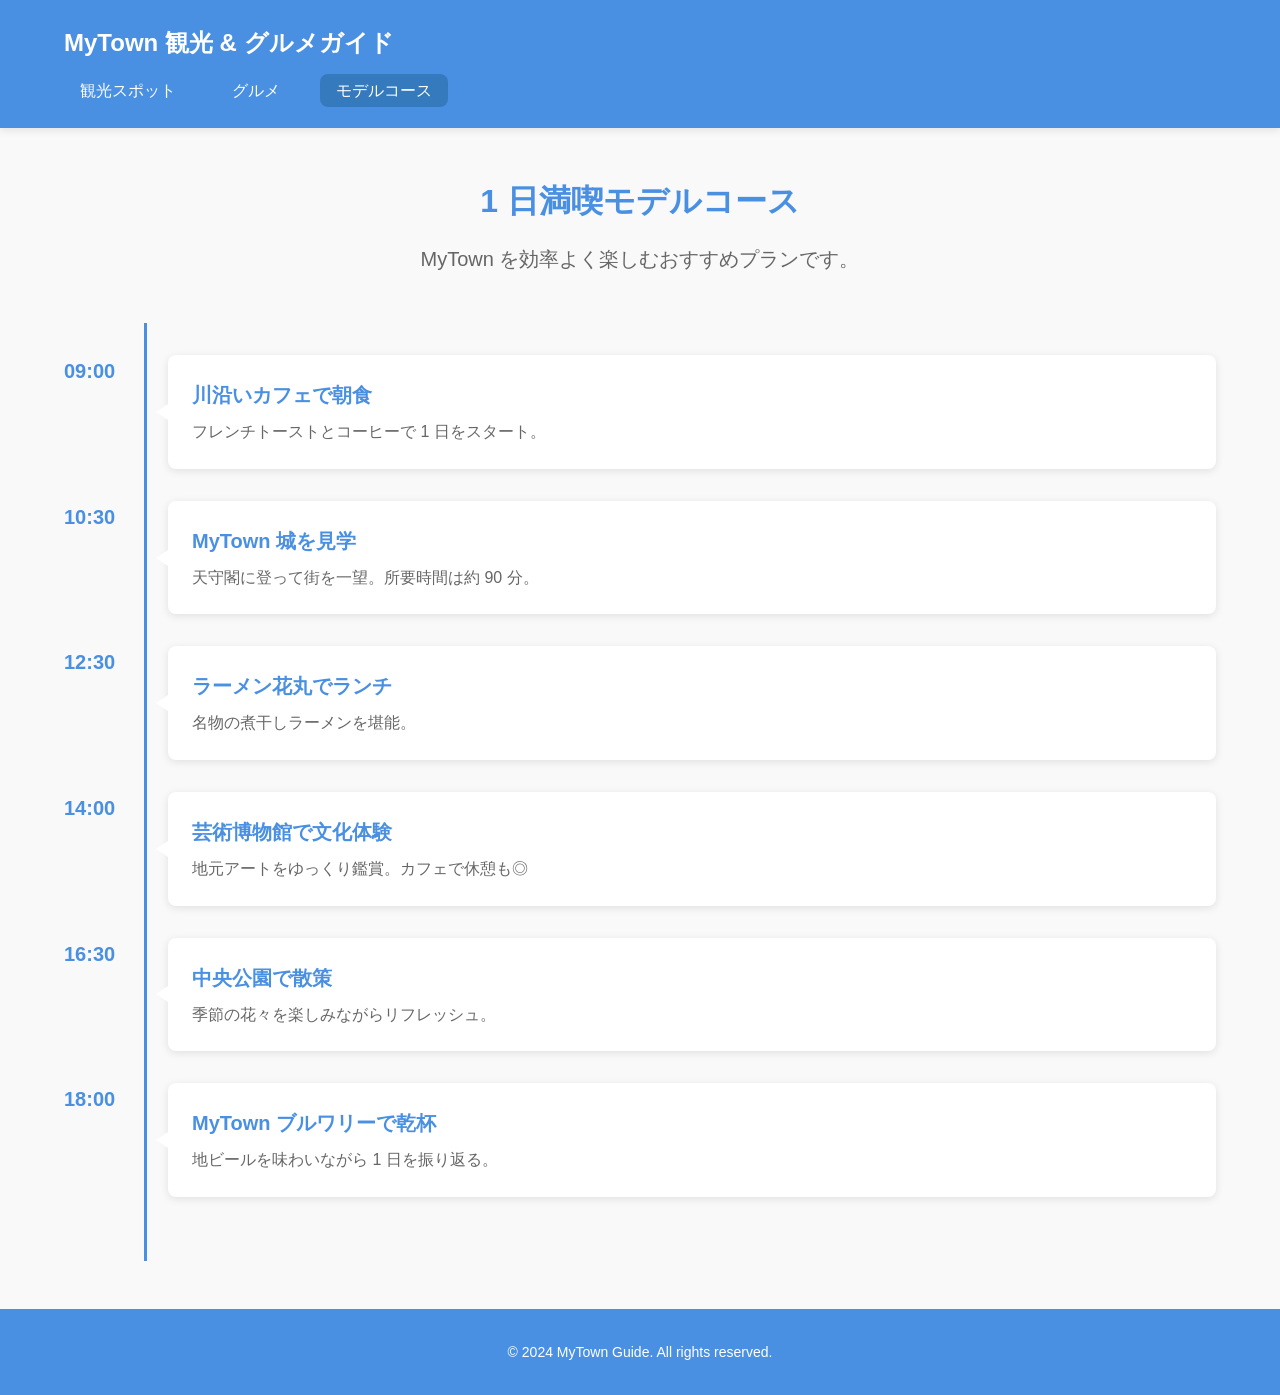
==== course.html @ 4f20059a "Initial commit: MyTown ガイドサイト作成" ====
<!DOCTYPE html>
<html lang="ja">
<head>
  <meta charset="UTF-8">
  <meta name="viewport" content="width=device-width, initial-scale=1.0">
  <title>モデルコース | MyTown ガイド</title>
  <link rel="stylesheet" href="style/style.css">
</head>
<body>
  <header class="site-header">
    <div class="container">
      <h1>MyTown 観光 & グルメガイド</h1>
      <nav>
        <ul>
          <li><a href="index.html">観光スポット</a></li>
          <li><a href="food.html">グルメ</a></li>
          <li><a href="course.html" class="active">モデルコース</a></li>
        </ul>
      </nav>
    </div>
  </header>

  <main class="container">
    <section class="hero">
      <h2>1 日満喫モデルコース</h2>
      <p>MyTown を効率よく楽しむおすすめプランです。</p>
    </section>

    <section class="timeline">
      <div class="timeline-item">
        <div class="timeline-time">09:00</div>
        <div class="timeline-content">
          <h3>川沿いカフェで朝食</h3>
          <p>フレンチトーストとコーヒーで 1 日をスタート。</p>
        </div>
      </div>

      <div class="timeline-item">
        <div class="timeline-time">10:30</div>
        <div class="timeline-content">
          <h3>MyTown 城を見学</h3>
          <p>天守閣に登って街を一望。所要時間は約 90 分。</p>
        </div>
      </div>

      <div class="timeline-item">
        <div class="timeline-time">12:30</div>
        <div class="timeline-content">
          <h3>ラーメン花丸でランチ</h3>
          <p>名物の煮干しラーメンを堪能。</p>
        </div>
      </div>

      <div class="timeline-item">
        <div class="timeline-time">14:00</div>
        <div class="timeline-content">
          <h3>芸術博物館で文化体験</h3>
          <p>地元アートをゆっくり鑑賞。カフェで休憩も◎</p>
        </div>
      </div>

      <div class="timeline-item">
        <div class="timeline-time">16:30</div>
        <div class="timeline-content">
          <h3>中央公園で散策</h3>
          <p>季節の花々を楽しみながらリフレッシュ。</p>
        </div>
      </div>

      <div class="timeline-item">
        <div class="timeline-time">18:00</div>
        <div class="timeline-content">
          <h3>MyTown ブルワリーで乾杯</h3>
          <p>地ビールを味わいながら 1 日を振り返る。</p>
        </div>
      </div>
    </section>
  </main>

  <footer class="site-footer">
    <div class="container">
      <p>&copy; 2024 MyTown Guide. All rights reserved.</p>
    </div>
  </footer>

  <script src="js/script.js"></script>
</body>
</html>
---- style/style.css ----
/* ============================================
   CSS 変数定義
============================================ */
:root {
  /* カラー */
  --color-primary: #4A90E2;
  --color-primary-dark: #357ABD;
  --color-secondary: #50C878;
  --color-accent: #FFD700;
  --color-text: #333;
  --color-text-light: #666;
  --color-bg: #f9f9f9;
  --color-white: #fff;
  --color-border: #ddd;

  /* スペーシング */
  --spacing-xs: 0.5rem;
  --spacing-sm: 1rem;
  --spacing-md: 1.5rem;
  --spacing-lg: 2rem;
  --spacing-xl: 3rem;

  /* フォントサイズ */
  --font-size-base: 1rem;
  --font-size-lg: 1.25rem;
  --font-size-xl: 1.5rem;
  --font-size-xxl: 2rem;

  /* その他 */
  --border-radius: 8px;
  --box-shadow: 0 2px 8px rgba(0, 0, 0, 0.1);
  --transition: all 0.3s ease;
}

/* ============================================
   リセット & ベーススタイル
============================================ */
* {
  margin: 0;
  padding: 0;
  box-sizing: border-box;
}

body {
  font-family: -apple-system, BlinkMacSystemFont, "Segoe UI", Roboto,
    "Helvetica Neue", Arial, sans-serif;
  font-size: var(--font-size-base);
  color: var(--color-text);
  background-color: var(--color-bg);
  line-height: 1.6;
}

a {
  text-decoration: none;
  color: var(--color-primary);
  transition: var(--transition);
}

a:hover {
  color: var(--color-primary-dark);
}

img {
  max-width: 100%;
  height: auto;
  display: block;
}

/* ============================================
   コンテナ
============================================ */
.container {
  max-width: 1200px;
  margin: 0 auto;
  padding: 0 var(--spacing-md);
}

/* ============================================
   ヘッダー
============================================ */
.site-header {
  background-color: var(--color-primary);
  color: var(--color-white);
  padding: var(--spacing-md) 0;
  box-shadow: var(--box-shadow);
}

.site-header h1 {
  font-size: var(--font-size-xl);
  margin-bottom: var(--spacing-sm);
}

.site-header nav ul {
  list-style: none;
  display: flex;
  gap: var(--spacing-md);
}

.site-header nav a {
  color: var(--color-white);
  font-weight: 500;
  padding: var(--spacing-xs) var(--spacing-sm);
  border-radius: var(--border-radius);
  transition: var(--transition);
}

.site-header nav a:hover,
.site-header nav a.active {
  background-color: var(--color-primary-dark);
}

/* ============================================
   ヒーローセクション
============================================ */
.hero {
  text-align: center;
  padding: var(--spacing-xl) 0;
}

.hero h2 {
  font-size: var(--font-size-xxl);
  color: var(--color-primary);
  margin-bottom: var(--spacing-sm);
}

.hero p {
  font-size: var(--font-size-lg);
  color: var(--color-text-light);
}

/* ============================================
   カードグリッド（観光スポット）
============================================ */
.card-grid {
  display: grid;
  grid-template-columns: repeat(auto-fit, minmax(300px, 1fr));
  gap: var(--spacing-lg);
  padding: var(--spacing-lg) 0;
}

.card {
  background-color: var(--color-white);
  border-radius: var(--border-radius);
  overflow: hidden;
  box-shadow: var(--box-shadow);
  transition: var(--transition);
}

.card:hover {
  transform: translateY(-4px);
  box-shadow: 0 4px 16px rgba(0, 0, 0, 0.15);
}

.card-image img {
  width: 100%;
  height: 200px;
  object-fit: cover;
}

.card-body {
  padding: var(--spacing-md);
}

.card-body h3 {
  font-size: var(--font-size-lg);
  margin-bottom: var(--spacing-sm);
  color: var(--color-primary);
}

.card-body p {
  color: var(--color-text-light);
  margin-bottom: var(--spacing-md);
}

.btn {
  display: inline-block;
  background-color: var(--color-primary);
  color: var(--color-white);
  padding: var(--spacing-xs) var(--spacing-md);
  border-radius: var(--border-radius);
  font-weight: 500;
  transition: var(--transition);
}

.btn:hover {
  background-color: var(--color-primary-dark);
}

/* ============================================
   グルメリスト
============================================ */
.food-list {
  padding: var(--spacing-lg) 0;
}

.food-item {
  background-color: var(--color-white);
  padding: var(--spacing-md);
  margin-bottom: var(--spacing-md);
  border-left: 4px solid var(--color-secondary);
  border-radius: var(--border-radius);
  box-shadow: var(--box-shadow);
}

.food-item h3 {
  font-size: var(--font-size-lg);
  margin-bottom: var(--spacing-xs);
  color: var(--color-secondary);
}

.food-item p {
  color: var(--color-text-light);
  margin-bottom: var(--spacing-xs);
}

.food-tag {
  display: inline-block;
  background-color: var(--color-accent);
  color: var(--color-text);
  padding: 0.25rem 0.75rem;
  border-radius: 20px;
  font-size: 0.875rem;
  font-weight: 500;
}

/* ============================================
   タイムライン（モデルコース）
============================================ */
.timeline {
  padding: var(--spacing-lg) 0;
  position: relative;
}

.timeline::before {
  content: "";
  position: absolute;
  left: 80px;
  top: 0;
  bottom: 0;
  width: 3px;
  background-color: var(--color-primary);
}

.timeline-item {
  display: flex;
  margin-bottom: var(--spacing-lg);
  position: relative;
}

.timeline-time {
  flex: 0 0 80px;
  font-weight: 700;
  color: var(--color-primary);
  font-size: var(--font-size-lg);
}

.timeline-content {
  flex: 1;
  background-color: var(--color-white);
  padding: var(--spacing-md);
  border-radius: var(--border-radius);
  box-shadow: var(--box-shadow);
  margin-left: var(--spacing-md);
  position: relative;
}

.timeline-content::before {
  content: "";
  position: absolute;
  left: -12px;
  top: 50%;
  transform: translateY(-50%);
  width: 0;
  height: 0;
  border-top: 8px solid transparent;
  border-bottom: 8px solid transparent;
  border-right: 12px solid var(--color-white);
}

.timeline-content h3 {
  font-size: var(--font-size-lg);
  margin-bottom: var(--spacing-xs);
  color: var(--color-primary);
}

.timeline-content p {
  color: var(--color-text-light);
}

/* ============================================
   フッター
============================================ */
.site-footer {
  background-color: var(--color-primary);
  color: var(--color-white);
  text-align: center;
  padding: var(--spacing-lg) 0;
  margin-top: var(--spacing-xl);
}

.site-footer p {
  font-size: 0.875rem;
}

/* ============================================
   レスポンシブ対応
============================================ */
@media (max-width: 768px) {
  .site-header nav ul {
    flex-direction: column;
    gap: var(--spacing-xs);
  }

  .card-grid {
    grid-template-columns: 1fr;
  }

  .timeline::before {
    left: 60px;
  }

  .timeline-time {
    flex: 0 0 60px;
    font-size: var(--font-size-base);
  }
}
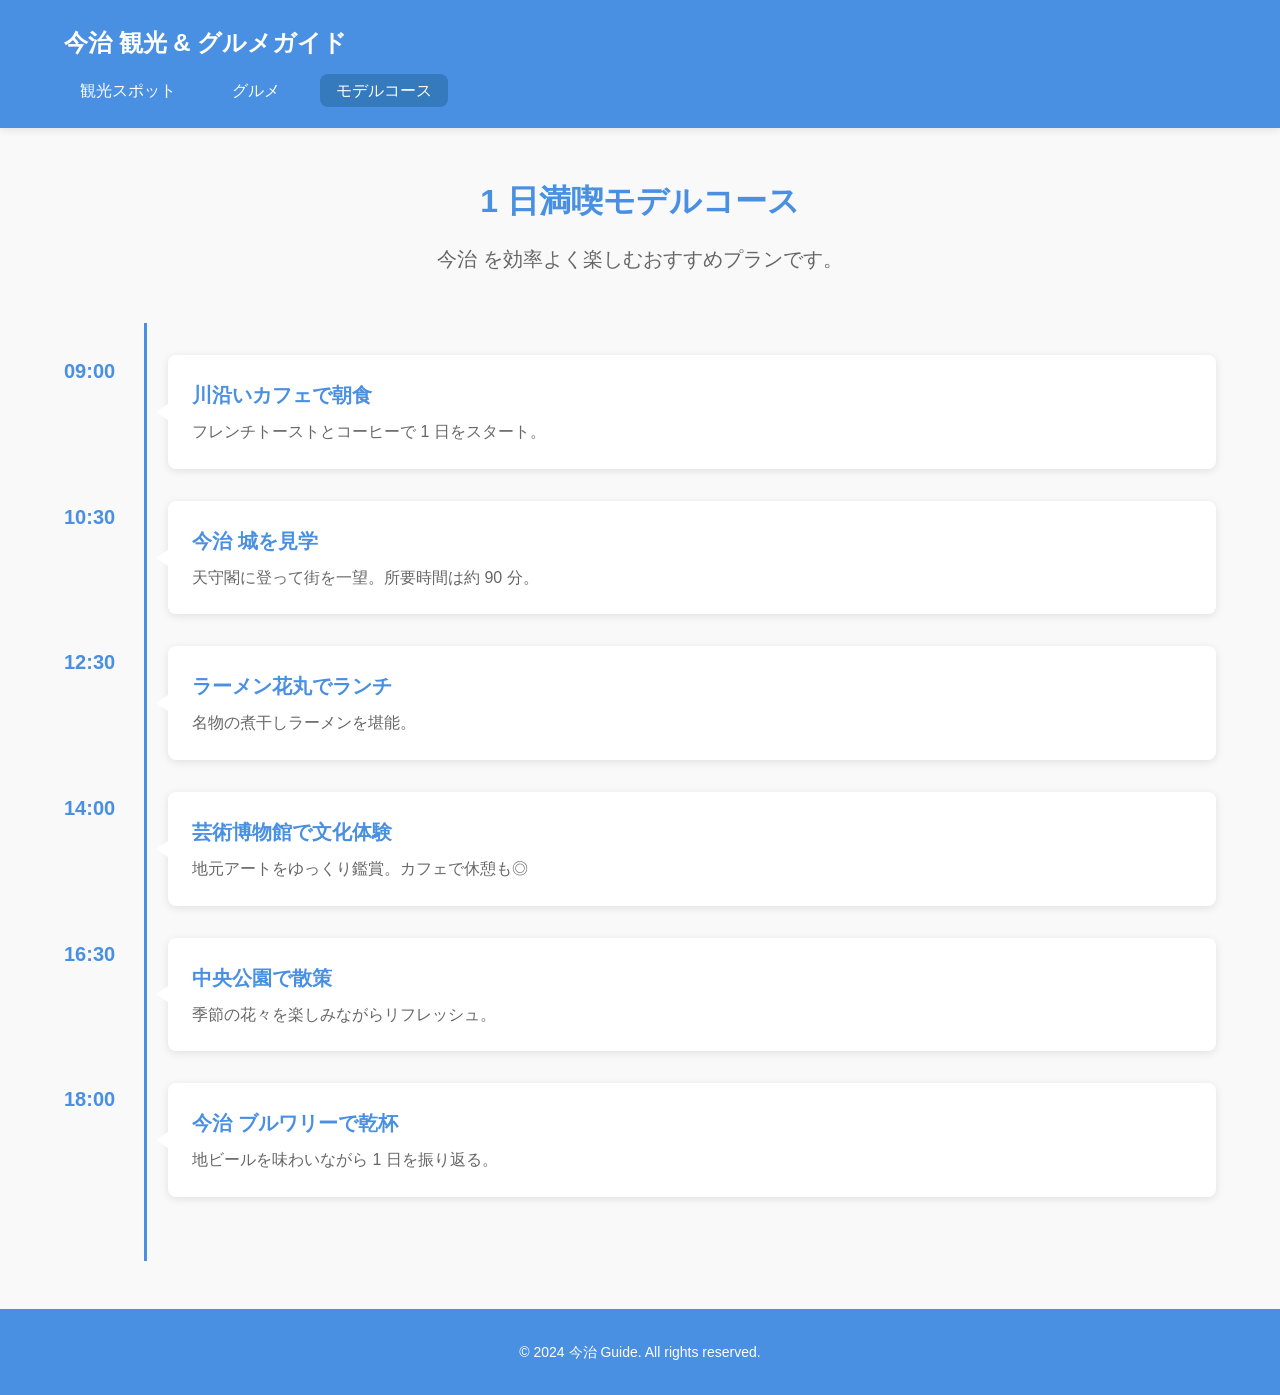
==== commit 8138f121: "今治変更" ====
--- a/course.html
+++ b/course.html
@@ -3,13 +3,13 @@
 <head>
   <meta charset="UTF-8">
   <meta name="viewport" content="width=device-width, initial-scale=1.0">
-  <title>モデルコース | MyTown ガイド</title>
+  <title>モデルコース | 今治 ガイド</title>
   <link rel="stylesheet" href="style/style.css">
 </head>
 <body>
   <header class="site-header">
     <div class="container">
-      <h1>MyTown 観光 & グルメガイド</h1>
+      <h1>今治 観光 & グルメガイド</h1>
       <nav>
         <ul>
           <li><a href="index.html">観光スポット</a></li>
@@ -23,7 +23,7 @@
   <main class="container">
     <section class="hero">
       <h2>1 日満喫モデルコース</h2>
-      <p>MyTown を効率よく楽しむおすすめプランです。</p>
+      <p>今治 を効率よく楽しむおすすめプランです。</p>
     </section>
 
     <section class="timeline">
@@ -38,7 +38,7 @@
       <div class="timeline-item">
         <div class="timeline-time">10:30</div>
         <div class="timeline-content">
-          <h3>MyTown 城を見学</h3>
+          <h3>今治 城を見学</h3>
           <p>天守閣に登って街を一望。所要時間は約 90 分。</p>
         </div>
       </div>
@@ -70,7 +70,7 @@
       <div class="timeline-item">
         <div class="timeline-time">18:00</div>
         <div class="timeline-content">
-          <h3>MyTown ブルワリーで乾杯</h3>
+          <h3>今治 ブルワリーで乾杯</h3>
           <p>地ビールを味わいながら 1 日を振り返る。</p>
         </div>
       </div>
@@ -79,7 +79,7 @@
 
   <footer class="site-footer">
     <div class="container">
-      <p>&copy; 2024 MyTown Guide. All rights reserved.</p>
+      <p>&copy; 2024 今治 Guide. All rights reserved.</p>
     </div>
   </footer>
 
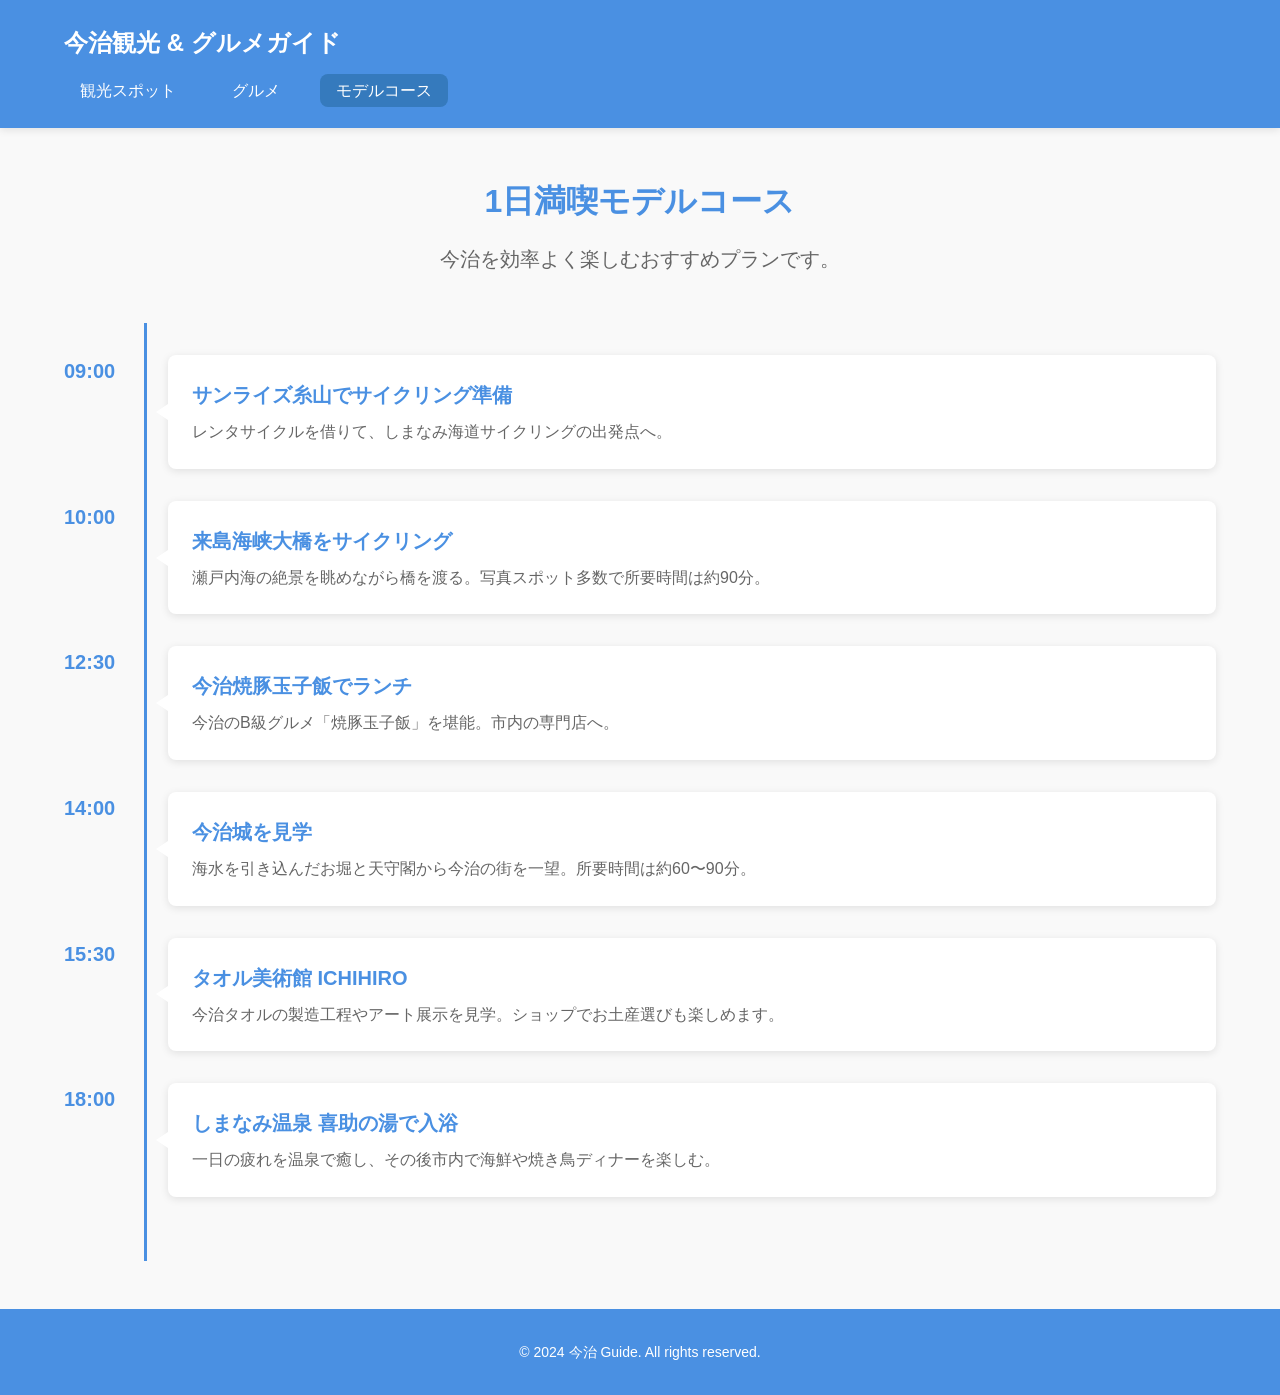
==== commit 6920c4ce: "観光コースを今治版へ変更" ====
--- a/course.html
+++ b/course.html
@@ -3,13 +3,13 @@
 <head>
   <meta charset="UTF-8">
   <meta name="viewport" content="width=device-width, initial-scale=1.0">
-  <title>モデルコース | 今治 ガイド</title>
+  <title>モデルコース | 今治ガイド</title>
   <link rel="stylesheet" href="style/style.css">
 </head>
 <body>
   <header class="site-header">
     <div class="container">
-      <h1>今治 観光 & グルメガイド</h1>
+      <h1>今治観光 & グルメガイド</h1>
       <nav>
         <ul>
           <li><a href="index.html">観光スポット</a></li>
@@ -22,56 +22,56 @@
 
   <main class="container">
     <section class="hero">
-      <h2>1 日満喫モデルコース</h2>
-      <p>今治 を効率よく楽しむおすすめプランです。</p>
+      <h2>1日満喫モデルコース</h2>
+      <p>今治を効率よく楽しむおすすめプランです。</p>
     </section>
 
     <section class="timeline">
       <div class="timeline-item">
         <div class="timeline-time">09:00</div>
         <div class="timeline-content">
-          <h3>川沿いカフェで朝食</h3>
-          <p>フレンチトーストとコーヒーで 1 日をスタート。</p>
+          <h3>サンライズ糸山でサイクリング準備</h3>
+          <p>レンタサイクルを借りて、しまなみ海道サイクリングの出発点へ。</p>
         </div>
       </div>
 
       <div class="timeline-item">
-        <div class="timeline-time">10:30</div>
+        <div class="timeline-time">10:00</div>
         <div class="timeline-content">
-          <h3>今治 城を見学</h3>
-          <p>天守閣に登って街を一望。所要時間は約 90 分。</p>
+          <h3>来島海峡大橋をサイクリング</h3>
+          <p>瀬戸内海の絶景を眺めながら橋を渡る。写真スポット多数で所要時間は約90分。</p>
         </div>
       </div>
 
       <div class="timeline-item">
         <div class="timeline-time">12:30</div>
         <div class="timeline-content">
-          <h3>ラーメン花丸でランチ</h3>
-          <p>名物の煮干しラーメンを堪能。</p>
+          <h3>今治焼豚玉子飯でランチ</h3>
+          <p>今治のB級グルメ「焼豚玉子飯」を堪能。市内の専門店へ。</p>
         </div>
       </div>
 
       <div class="timeline-item">
         <div class="timeline-time">14:00</div>
         <div class="timeline-content">
-          <h3>芸術博物館で文化体験</h3>
-          <p>地元アートをゆっくり鑑賞。カフェで休憩も◎</p>
+          <h3>今治城を見学</h3>
+          <p>海水を引き込んだお堀と天守閣から今治の街を一望。所要時間は約60〜90分。</p>
         </div>
       </div>
 
       <div class="timeline-item">
-        <div class="timeline-time">16:30</div>
+        <div class="timeline-time">15:30</div>
         <div class="timeline-content">
-          <h3>中央公園で散策</h3>
-          <p>季節の花々を楽しみながらリフレッシュ。</p>
+          <h3>タオル美術館 ICHIHIRO</h3>
+          <p>今治タオルの製造工程やアート展示を見学。ショップでお土産選びも楽しめます。</p>
         </div>
       </div>
 
       <div class="timeline-item">
         <div class="timeline-time">18:00</div>
         <div class="timeline-content">
-          <h3>今治 ブルワリーで乾杯</h3>
-          <p>地ビールを味わいながら 1 日を振り返る。</p>
+          <h3>しまなみ温泉 喜助の湯で入浴</h3>
+          <p>一日の疲れを温泉で癒し、その後市内で海鮮や焼き鳥ディナーを楽しむ。</p>
         </div>
       </div>
     </section>
